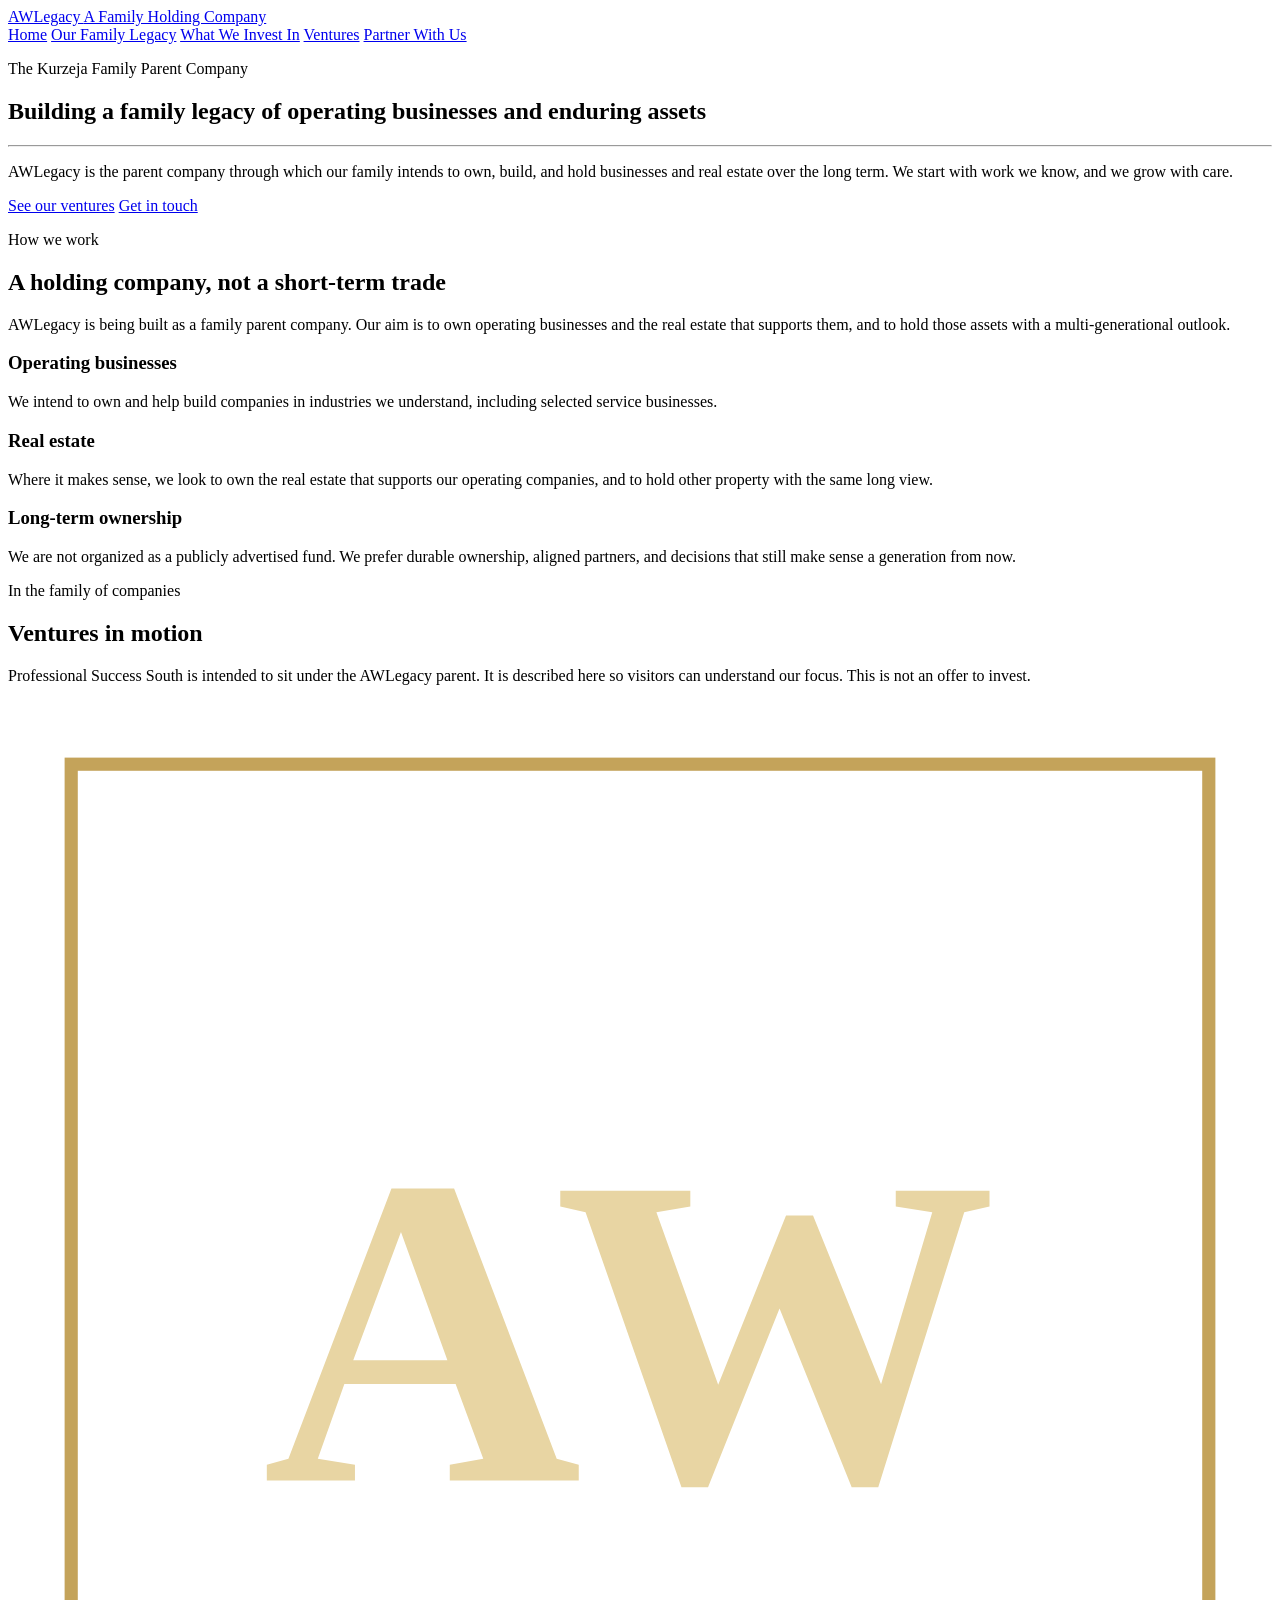
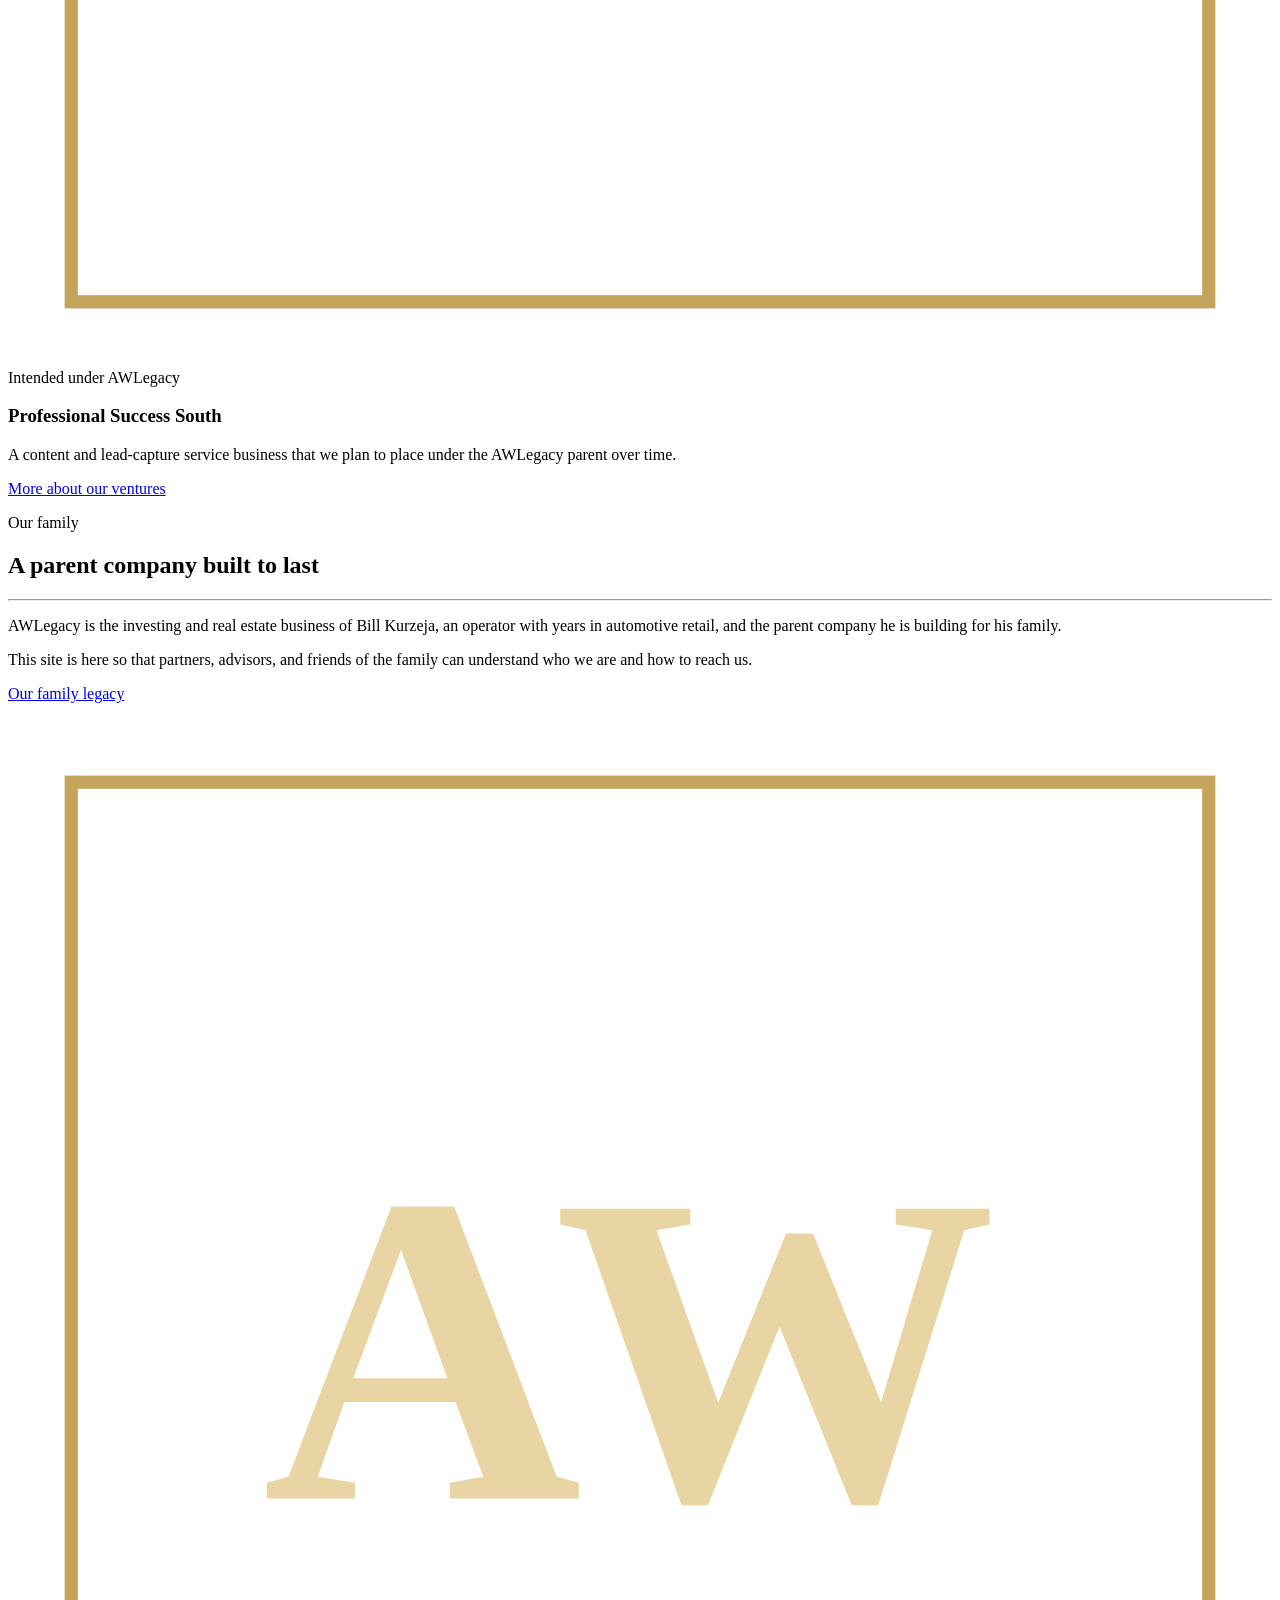
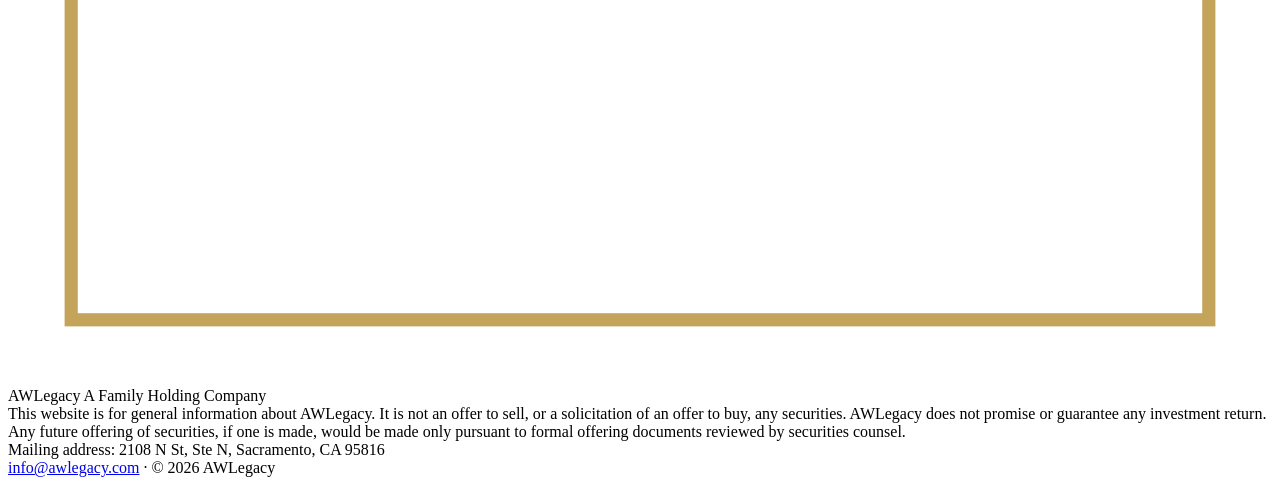
==== index.html @ 7ba9548a "Publish AWLegacy site" ====
<!DOCTYPE html>
<html lang="en">
<head>
  <meta charset="utf-8">
  <meta name="viewport" content="width=device-width, initial-scale=1">
  <title>AWLegacy | A Family Holding Company</title>
  <meta name="description" content="AWLegacy is the Kurzeja family's holding company, built to own and hold operating businesses and real estate over the long term.">
  <link rel="canonical" href="https://awlegacy.com/">
  <meta property="og:type" content="website">
  <meta property="og:site_name" content="AWLegacy">
  <meta property="og:title" content="AWLegacy | A Family Holding Company">
  <meta property="og:description" content="AWLegacy is the Kurzeja family's holding company, built to own and hold operating businesses and real estate over the long term.">
  <meta property="og:url" content="https://awlegacy.com/">
  <meta property="og:image" content="https://awlegacy.com/img/og-image.png">
  <meta property="og:image:width" content="1200">
  <meta property="og:image:height" content="630">
  <meta name="twitter:card" content="summary_large_image">
  <meta name="twitter:title" content="AWLegacy | A Family Holding Company">
  <meta name="twitter:description" content="AWLegacy is the Kurzeja family's holding company, built to own and hold operating businesses and real estate over the long term.">
  <meta name="twitter:image" content="https://awlegacy.com/img/og-image.png">
  <link rel="preconnect" href="https://fonts.googleapis.com">
  <link rel="preconnect" href="https://fonts.gstatic.com" crossorigin>
  <link href="https://fonts.googleapis.com/css2?family=Cormorant+Garamond:wght@500;600;700&family=Source+Sans+3:ital,wght@0,400;0,500;0,600;1,400&display=swap" rel="stylesheet">
  <link rel="stylesheet" href="css/styles.css">
  <link rel="icon" href="favicon.svg" type="image/svg+xml">
  <link rel="icon" href="favicon-32.png" type="image/png" sizes="32x32">
  <link rel="apple-touch-icon" href="apple-touch-icon.png">
</head>
<body>
  <header class="site-header">
    <div class="header-inner">
      <a class="wordmark" href="index.html">AWLegacy <span>A Family Holding Company</span></a>
      <nav class="nav" aria-label="Primary">
        <a href="index.html" aria-current="page">Home</a>
        <a href="about.html">Our Family Legacy</a>
        <a href="invest.html">What We Invest In</a>
        <a href="ventures.html">Ventures</a>
        <a href="contact.html">Partner With Us</a>
      </nav>
    </div>
  </header>
  <main>
    <section class="hero">
      <p class="hero-kicker">The Kurzeja Family Parent Company</p>
      <h1>Building a family legacy of operating businesses and enduring assets</h1>
      <hr class="rule">
      <p class="lede">AWLegacy is the parent company through which our family intends to own, build, and hold businesses and real estate over the long term. We start with work we know, and we grow with care.</p>
      <div class="hero-actions">
        <a class="btn btn-gold" href="ventures.html">See our ventures</a>
        <a class="btn btn-ghost" href="contact.html">Get in touch</a>
      </div>
    </section>

    <section class="section band-cream">
      <div class="section-inner">
        <p class="kicker">How we work</p>
        <h2>A holding company, not a short-term trade</h2>
        <p class="intro">AWLegacy is being built as a family parent company. Our aim is to own operating businesses and the real estate that supports them, and to hold those assets with a multi-generational outlook.</p>
        <div class="pillars">
          <article class="pillar">
            <h3>Operating businesses</h3>
            <p>We intend to own and help build companies in industries we understand, including selected service businesses.</p>
          </article>
          <article class="pillar">
            <h3>Real estate</h3>
            <p>Where it makes sense, we look to own the real estate that supports our operating companies, and to hold other property with the same long view.</p>
          </article>
          <article class="pillar">
            <h3>Long-term ownership</h3>
            <p>We are not organized as a publicly advertised fund. We prefer durable ownership, aligned partners, and decisions that still make sense a generation from now.</p>
          </article>
        </div>
      </div>
    </section>

    <section class="section">
      <div class="section-wide">
        <p class="kicker">In the family of companies</p>
        <h2>Ventures in motion</h2>
        <p class="intro">Professional Success South is intended to sit under the AWLegacy parent. It is described here so visitors can understand our focus. This is not an offer to invest.</p>
        <article class="feature">
          <div class="media-block" aria-hidden="true">
            <svg class="monogram" viewBox="0 0 120 120" xmlns="http://www.w3.org/2000/svg">
              <rect x="6" y="6" width="108" height="108" fill="none" stroke="#c4a35a" stroke-width="1.25"/>
              <text x="60" y="74" text-anchor="middle" fill="#e8d5a3" font-family="Times New Roman, Times, Georgia, serif" font-size="42" font-weight="600" letter-spacing="2">AW</text>
            </svg>
          </div>
          <div class="feature-body">
            <div class="status-pill">Intended under AWLegacy</div>
            <h3>Professional Success South</h3>
            <p>A content and lead-capture service business that we plan to place under the AWLegacy parent over time.</p>
            <p><a href="ventures.html">More about our ventures</a></p>
          </div>
        </article>
      </div>
    </section>

    <section class="section band-cream">
      <div class="section-inner">
        <div class="split">
          <div class="prose">
            <p class="kicker">Our family</p>
            <h2>A parent company built to last</h2>
            <hr class="gold">
            <p>AWLegacy is the investing and real estate business of Bill Kurzeja, an operator with years in automotive retail, and the parent company he is building for his family.</p>
            <p>This site is here so that partners, advisors, and friends of the family can understand who we are and how to reach us.</p>
            <p><a class="btn btn-gold" href="about.html">Our family legacy</a></p>
          </div>
          <div class="media-block" aria-hidden="true">
            <svg class="monogram" viewBox="0 0 120 120" xmlns="http://www.w3.org/2000/svg">
              <rect x="6" y="6" width="108" height="108" fill="none" stroke="#c4a35a" stroke-width="1.25"/>
              <text x="60" y="74" text-anchor="middle" fill="#e8d5a3" font-family="Times New Roman, Times, Georgia, serif" font-size="42" font-weight="600" letter-spacing="2">AW</text>
            </svg>
          </div>
        </div>
      </div>
    </section>
  </main>

  <footer class="site-footer">
    <div class="footer-inner">
      <div class="footer-top">
        <div class="footer-brand">
          <div class="wordmark">AWLegacy <span>A Family Holding Company</span></div>
        </div>
        <div class="footer-legal">
          This website is for general information about AWLegacy. It is not an offer to sell, or a solicitation of an offer to buy, any securities. AWLegacy does not promise or guarantee any investment return. Any future offering of securities, if one is made, would be made only pursuant to formal offering documents reviewed by securities counsel.
        </div>
      </div>
      <div class="footer-meta">
        <div>Mailing address: 2108 N St, Ste N, Sacramento, CA 95816</div>
        <div><a href="mailto:info@awlegacy.com">info@awlegacy.com</a> &middot; &copy; 2026 AWLegacy</div>
      </div>
    </div>
  </footer>
</body>
</html>
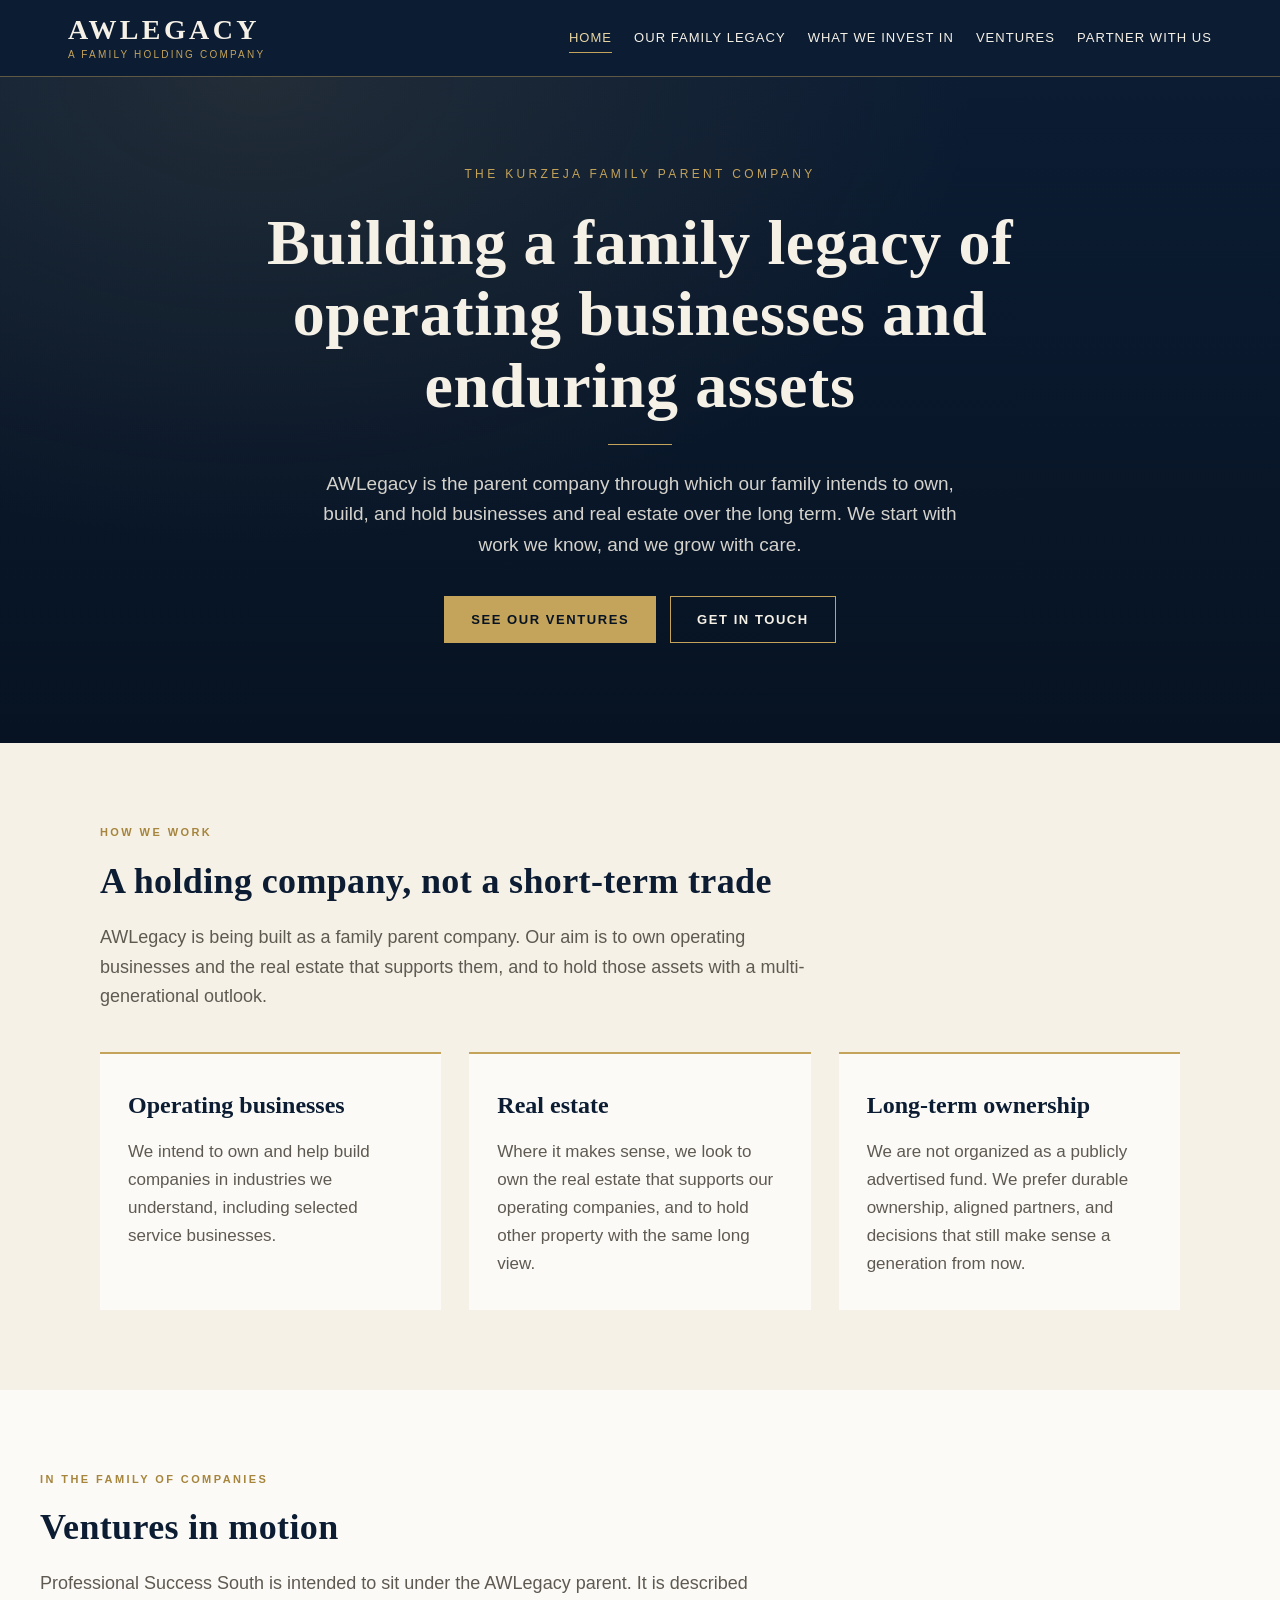
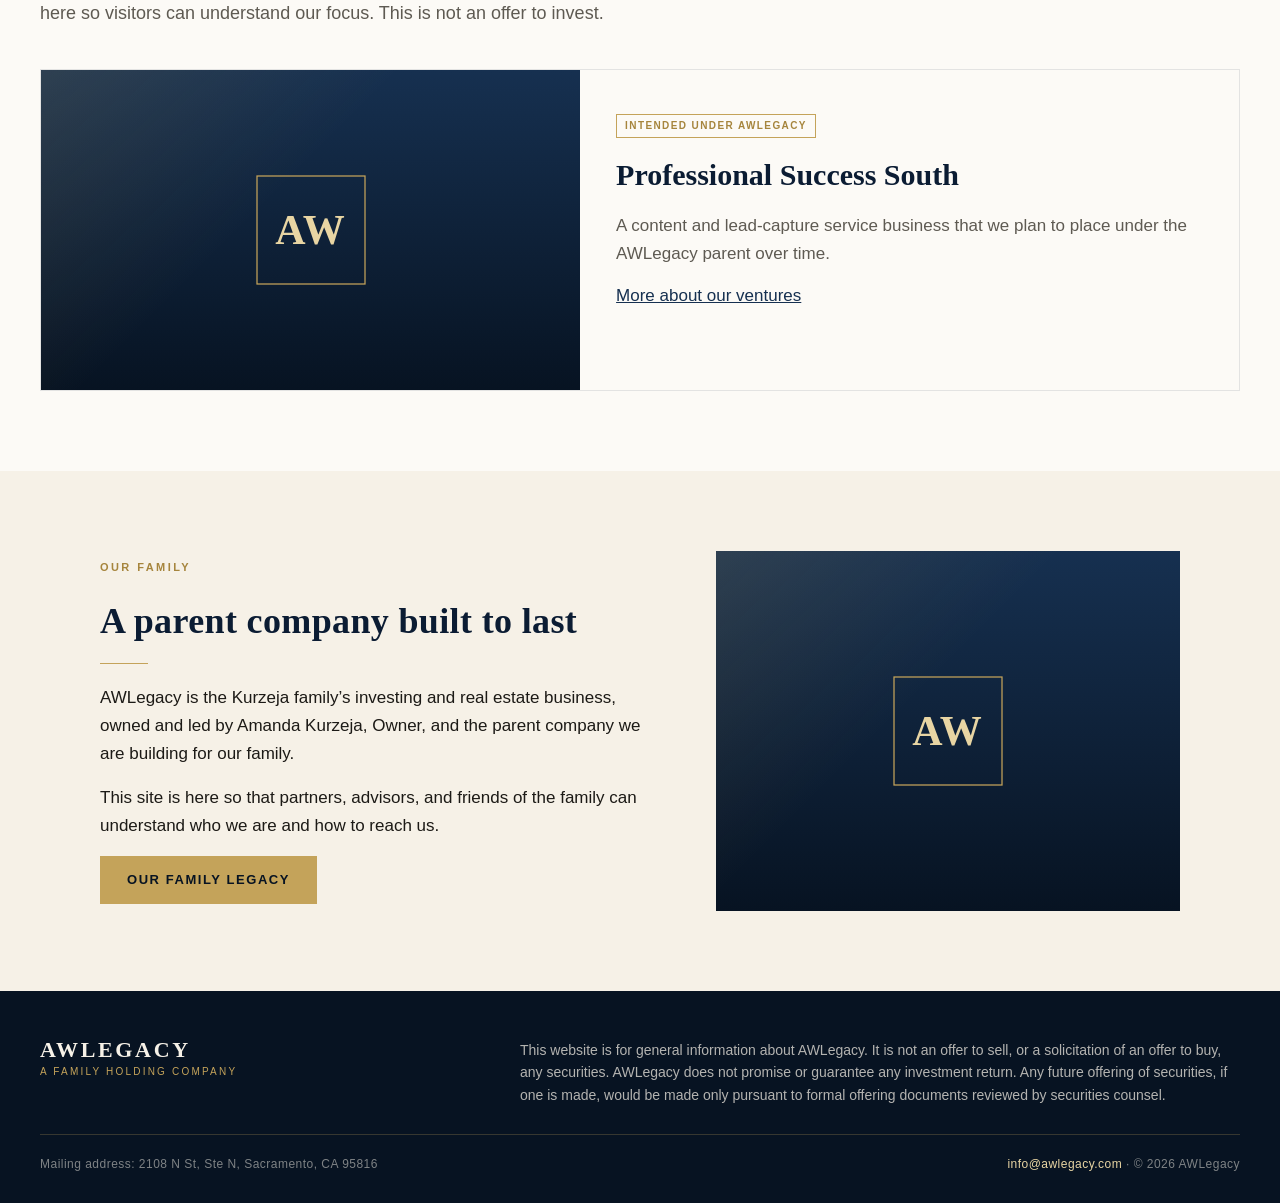
==== commit ac15227e: "Show Amanda Kurzeja as Owner" ====
--- a/index.html
+++ b/index.html
@@ -102,7 +102,7 @@
             <p class="kicker">Our family</p>
             <h2>A parent company built to last</h2>
             <hr class="gold">
-            <p>AWLegacy is the investing and real estate business of Bill Kurzeja, an operator with years in automotive retail, and the parent company he is building for his family.</p>
+            <p>AWLegacy is the Kurzeja family’s investing and real estate business, owned and led by Amanda Kurzeja, Owner, and the parent company we are building for our family.</p>
             <p>This site is here so that partners, advisors, and friends of the family can understand who we are and how to reach us.</p>
             <p><a class="btn btn-gold" href="about.html">Our family legacy</a></p>
           </div>
--- a/css/styles.css
+++ b/css/styles.css
@@ -0,0 +1,422 @@
+/* AWLegacy — navy / gold */
+:root {
+  --navy: #0b1c33;
+  --navy-deep: #071322;
+  --navy-mid: #163050;
+  --gold: #c4a35a;
+  --gold-light: #e8d5a3;
+  --gold-dim: #a6853d;
+  --cream: #f6f1e7;
+  --cream-dark: #ebe4d4;
+  --paper: #fcfaf6;
+  --ink: #1c1a16;
+  --muted: #5e5a52;
+  --line: rgba(196, 163, 90, 0.45);
+  --line-soft: rgba(11, 28, 51, 0.1);
+  --serif: "Cormorant Garamond", Palatino, "Palatino Linotype", "Times New Roman", serif;
+  --sans: "Source Sans 3", "Helvetica Neue", Helvetica, Arial, sans-serif;
+  --max: 1080px;
+  --wide: 1200px;
+}
+
+* { box-sizing: border-box; }
+html { scroll-behavior: smooth; }
+html, body { height: 100%; }
+body {
+  margin: 0;
+  color: var(--ink);
+  background: var(--paper);
+  font-family: var(--sans);
+  font-size: 17px;
+  line-height: 1.65;
+  -webkit-font-smoothing: antialiased;
+  min-height: 100vh;
+  display: flex;
+  flex-direction: column;
+}
+main { flex: 1 0 auto; }
+.site-footer { flex-shrink: 0; }
+
+img { max-width: 100%; display: block; }
+a { color: var(--navy-mid); }
+a:hover { color: var(--gold-dim); }
+
+.site-header {
+  background: var(--navy);
+  color: var(--cream);
+  position: sticky;
+  top: 0;
+  z-index: 20;
+  border-bottom: 1px solid var(--line);
+}
+.header-inner {
+  max-width: var(--wide);
+  margin: 0 auto;
+  padding: 16px 28px;
+  display: flex;
+  align-items: center;
+  justify-content: space-between;
+  gap: 24px;
+}
+.wordmark {
+  font-family: var(--serif);
+  font-weight: 600;
+  font-size: 28px;
+  letter-spacing: 0.12em;
+  text-transform: uppercase;
+  color: var(--cream);
+  text-decoration: none;
+  line-height: 1;
+}
+.wordmark span {
+  display: block;
+  font-family: var(--sans);
+  font-size: 10px;
+  letter-spacing: 0.22em;
+  color: var(--gold);
+  margin-top: 6px;
+  font-weight: 500;
+}
+.nav {
+  display: flex;
+  flex-wrap: wrap;
+  gap: 4px 22px;
+  justify-content: flex-end;
+}
+.nav a {
+  color: var(--cream);
+  text-decoration: none;
+  font-size: 13px;
+  letter-spacing: 0.08em;
+  text-transform: uppercase;
+  font-weight: 500;
+  padding: 4px 0;
+  border-bottom: 1px solid transparent;
+}
+.nav a:hover,
+.nav a[aria-current="page"] {
+  color: var(--gold-light);
+  border-bottom-color: var(--gold);
+}
+
+.hero {
+  background:
+    radial-gradient(ellipse at 20% 0%, rgba(196,163,90,0.12), transparent 50%),
+    linear-gradient(180deg, var(--navy) 0%, var(--navy-deep) 100%);
+  color: var(--cream);
+  padding: 88px 28px 100px;
+  text-align: center;
+}
+.hero-kicker {
+  font-size: 12px;
+  letter-spacing: 0.28em;
+  text-transform: uppercase;
+  color: var(--gold);
+  margin: 0 0 22px;
+}
+.hero h1 {
+  font-family: var(--serif);
+  font-weight: 600;
+  font-size: clamp(36px, 5.4vw, 64px);
+  line-height: 1.12;
+  margin: 0 auto 22px;
+  max-width: 820px;
+  letter-spacing: 0.01em;
+}
+.hero .rule {
+  width: 64px;
+  height: 1px;
+  background: var(--gold);
+  margin: 0 auto 24px;
+  border: 0;
+}
+.hero .lede {
+  max-width: 640px;
+  margin: 0 auto 36px;
+  font-size: 19px;
+  line-height: 1.6;
+  color: rgba(246, 241, 231, 0.86);
+}
+.hero-actions {
+  display: flex;
+  gap: 14px;
+  justify-content: center;
+  flex-wrap: wrap;
+}
+
+.btn {
+  display: inline-block;
+  text-decoration: none;
+  padding: 12px 26px;
+  font-size: 13px;
+  letter-spacing: 0.12em;
+  text-transform: uppercase;
+  font-weight: 600;
+  border: 1px solid var(--gold);
+  transition: background 0.2s, color 0.2s;
+  cursor: pointer;
+  font-family: var(--sans);
+  background: transparent;
+}
+.btn-gold {
+  background: var(--gold);
+  color: var(--navy-deep);
+}
+.btn-gold:hover { background: var(--gold-light); color: var(--navy-deep); }
+.btn-ghost {
+  background: transparent;
+  color: var(--cream);
+}
+.btn-ghost:hover { background: rgba(196,163,90,0.15); color: var(--gold-light); }
+
+.section { padding: 80px 28px; }
+.section-inner { max-width: var(--max); margin: 0 auto; }
+.section-wide { max-width: var(--wide); margin: 0 auto; }
+.section h2 {
+  font-family: var(--serif);
+  font-size: 36px;
+  font-weight: 600;
+  margin: 0 0 12px;
+  letter-spacing: 0.01em;
+  color: var(--navy);
+}
+.section .intro {
+  font-size: 18px;
+  color: var(--muted);
+  max-width: 720px;
+  margin: 0 0 40px;
+}
+.kicker {
+  font-size: 11px;
+  letter-spacing: 0.22em;
+  text-transform: uppercase;
+  color: var(--gold-dim);
+  margin: 0 0 10px;
+  font-weight: 600;
+}
+hr.gold {
+  width: 48px;
+  height: 1px;
+  background: var(--gold);
+  border: 0;
+  margin: 0 0 20px;
+}
+
+.band-cream { background: var(--cream); }
+.band-navy { background: var(--navy); color: var(--cream); }
+.band-navy h2 { color: var(--gold-light); }
+.band-navy .kicker { color: var(--gold); }
+.band-navy .intro { color: rgba(246,241,231,0.8); }
+
+.pillars {
+  display: grid;
+  grid-template-columns: repeat(3, 1fr);
+  gap: 28px;
+}
+.pillars-2 {
+  grid-template-columns: repeat(2, 1fr);
+}
+.pillar {
+  background: var(--paper);
+  padding: 32px 28px;
+  border-top: 2px solid var(--gold);
+}
+.pillar h3 {
+  font-family: var(--serif);
+  font-size: 24px;
+  margin: 0 0 12px;
+  color: var(--navy);
+  font-weight: 600;
+}
+.pillar p { margin: 0; color: var(--muted); }
+
+/* Decorative monogram / pattern block */
+.media-block {
+  position: relative;
+  min-height: 240px;
+  overflow: hidden;
+  background-color: var(--navy);
+  background-image:
+    linear-gradient(135deg, rgba(196,163,90,0.14) 0%, transparent 42%),
+    linear-gradient(180deg, var(--navy-mid) 0%, var(--navy-deep) 100%),
+    repeating-linear-gradient(
+      135deg,
+      rgba(196,163,90,0.08) 0 1px,
+      transparent 1px 18px
+    );
+  display: flex;
+  align-items: center;
+  justify-content: center;
+}
+.media-block svg.monogram {
+  width: 120px;
+  height: 120px;
+  display: block;
+}
+.split .media-block { min-height: 360px; }
+.feature .media-block { min-height: 320px; }
+
+.feature {
+  display: grid;
+  grid-template-columns: 0.9fr 1.1fr;
+  border: 1px solid var(--line-soft);
+  background: var(--paper);
+}
+.feature-body { padding: 40px 36px; }
+.feature-body h3 {
+  font-family: var(--serif);
+  font-size: 30px;
+  margin: 0 0 12px;
+  color: var(--navy);
+  font-weight: 600;
+}
+.feature-body p { margin: 0 0 14px; color: var(--muted); }
+.feature-body p:last-child { margin-bottom: 0; }
+
+.status-pill {
+  display: inline-block;
+  font-size: 10px;
+  letter-spacing: 0.14em;
+  text-transform: uppercase;
+  border: 1px solid var(--gold);
+  color: var(--gold-dim);
+  padding: 3px 8px;
+  margin-bottom: 12px;
+  font-weight: 600;
+}
+
+.split {
+  display: grid;
+  grid-template-columns: 1.1fr 0.9fr;
+  gap: 48px;
+  align-items: center;
+}
+.prose p { margin: 0 0 16px; }
+.prose p:last-child { margin-bottom: 0; }
+
+.page-hero {
+  background:
+    radial-gradient(ellipse at 80% 0%, rgba(196,163,90,0.12), transparent 50%),
+    var(--navy);
+  color: var(--cream);
+  padding: 64px 28px 56px;
+  text-align: center;
+}
+.page-hero h1 {
+  font-family: var(--serif);
+  font-size: clamp(32px, 4.5vw, 52px);
+  font-weight: 600;
+  margin: 0 0 14px;
+}
+.page-hero p {
+  margin: 0 auto;
+  max-width: 640px;
+  color: rgba(246,241,231,0.82);
+  font-size: 18px;
+}
+.page-hero .kicker { color: var(--gold); }
+
+.disclaimer {
+  background: var(--cream);
+  border-left: 3px solid var(--gold);
+  padding: 20px 22px;
+  font-size: 14px;
+  color: var(--muted);
+  margin: 0 0 36px;
+}
+.disclaimer strong { color: var(--navy); }
+
+form.contact {
+  display: grid;
+  gap: 16px;
+  max-width: 560px;
+}
+label {
+  display: grid;
+  gap: 6px;
+  font-size: 13px;
+  letter-spacing: 0.06em;
+  text-transform: uppercase;
+  font-weight: 600;
+  color: var(--navy);
+}
+input, textarea, select {
+  font: inherit;
+  text-transform: none;
+  letter-spacing: 0;
+  font-weight: 400;
+  padding: 12px 14px;
+  border: 1px solid var(--line-soft);
+  background: #fff;
+  color: var(--ink);
+  width: 100%;
+}
+textarea { min-height: 140px; resize: vertical; }
+button[type="submit"] { justify-self: start; }
+
+/* FormSubmit honeypot — visually hidden from people */
+.honey {
+  position: absolute;
+  left: -10000px;
+  top: auto;
+  width: 1px;
+  height: 1px;
+  overflow: hidden;
+}
+
+.address { margin-top: 48px; }
+.address h3 {
+  font-family: var(--serif);
+  font-size: 22px;
+  margin: 0 0 8px;
+  color: var(--navy);
+}
+.address p { margin: 0 0 16px; }
+.address a { font-weight: 600; }
+
+.site-footer {
+  background: var(--navy-deep);
+  color: rgba(246,241,231,0.72);
+  padding: 48px 28px 28px;
+  font-size: 14px;
+}
+.footer-inner { max-width: var(--wide); margin: 0 auto; }
+.footer-top {
+  display: flex;
+  justify-content: space-between;
+  gap: 32px;
+  flex-wrap: wrap;
+  border-bottom: 1px solid rgba(196,163,90,0.25);
+  padding-bottom: 28px;
+  margin-bottom: 20px;
+}
+.footer-brand .wordmark { font-size: 22px; }
+.footer-legal { max-width: 720px; line-height: 1.6; }
+.footer-meta {
+  display: flex;
+  justify-content: space-between;
+  gap: 16px;
+  flex-wrap: wrap;
+  font-size: 12px;
+  letter-spacing: 0.04em;
+  color: rgba(246,241,231,0.5);
+}
+.footer-meta a {
+  color: var(--gold-light);
+  text-decoration: none;
+}
+.footer-meta a:hover { color: var(--gold); text-decoration: underline; }
+
+.simple-message {
+  text-align: center;
+  max-width: 640px;
+  margin: 0 auto;
+}
+.simple-message p { color: var(--muted); }
+
+@media (max-width: 800px) {
+  .pillars, .pillars-2, .split, .feature { grid-template-columns: 1fr; }
+  .header-inner { flex-direction: column; align-items: flex-start; }
+  .hero { padding: 56px 20px 72px; }
+  .section { padding: 56px 20px; }
+}
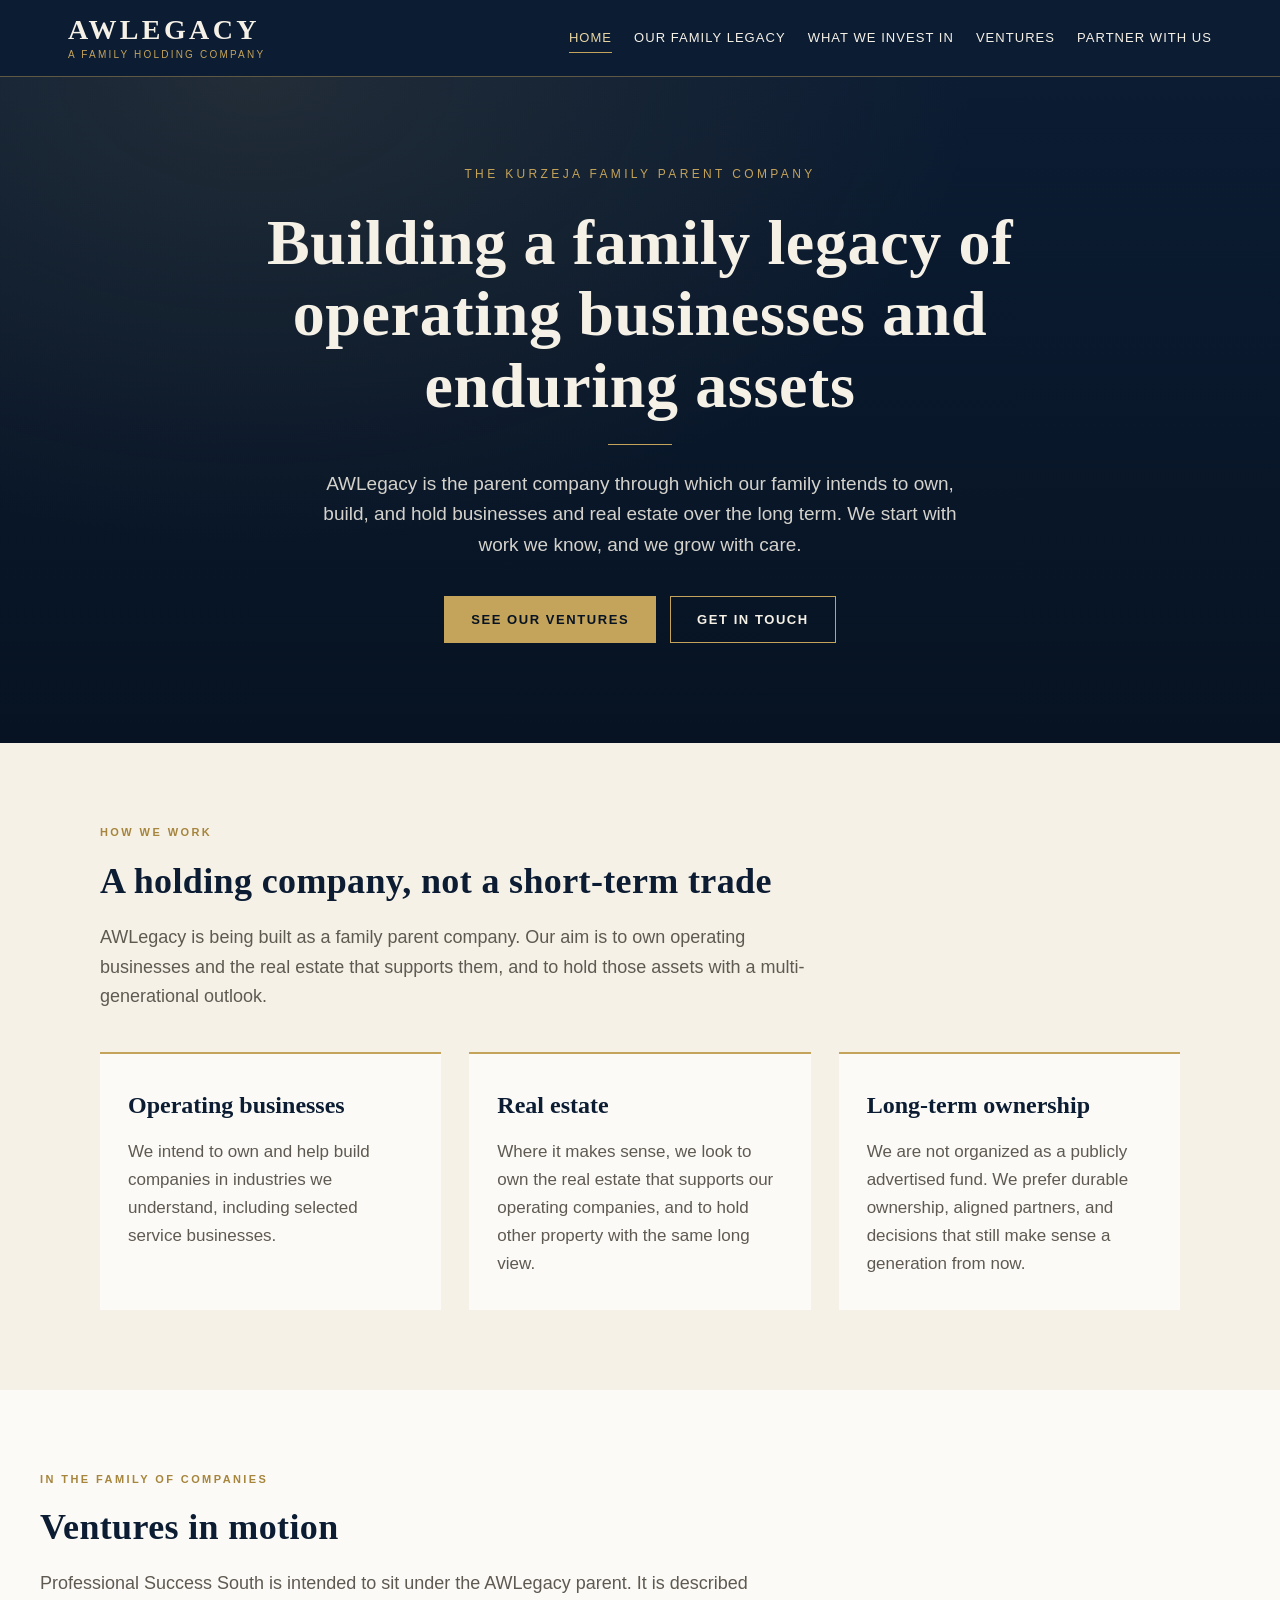
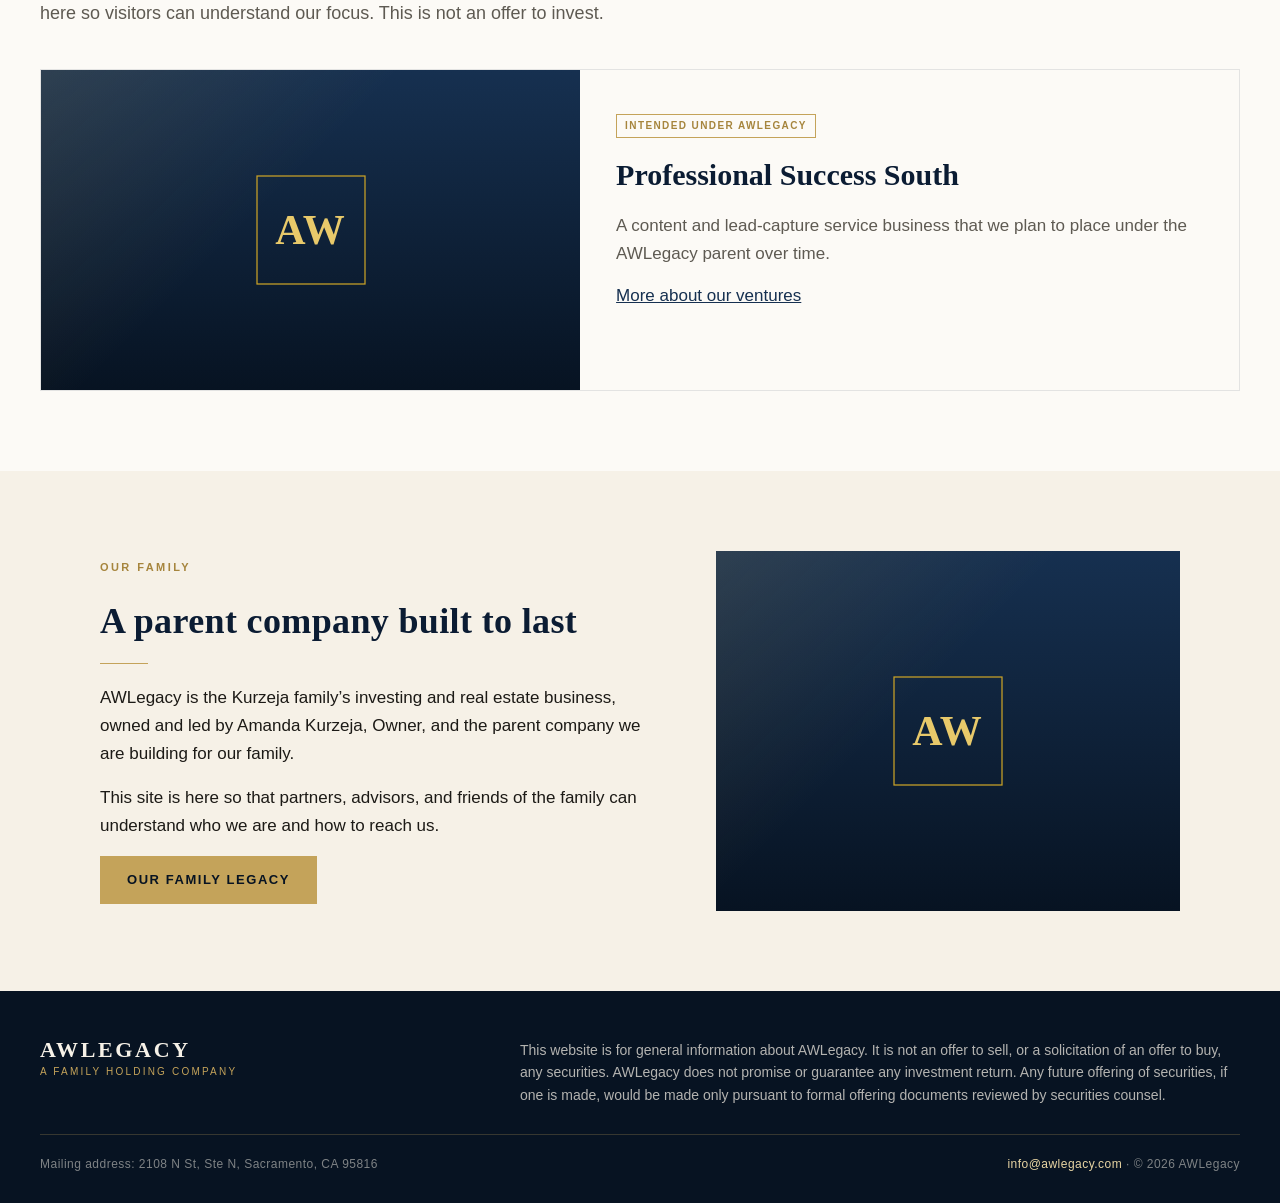
==== commit 7754248f: "Forest green and gold design" ====
--- a/index.html
+++ b/index.html
@@ -81,8 +81,8 @@
         <article class="feature">
           <div class="media-block" aria-hidden="true">
             <svg class="monogram" viewBox="0 0 120 120" xmlns="http://www.w3.org/2000/svg">
-              <rect x="6" y="6" width="108" height="108" fill="none" stroke="#c4a35a" stroke-width="1.25"/>
-              <text x="60" y="74" text-anchor="middle" fill="#e8d5a3" font-family="Times New Roman, Times, Georgia, serif" font-size="42" font-weight="600" letter-spacing="2">AW</text>
+              <rect x="6" y="6" width="108" height="108" fill="none" stroke="#C9A227" stroke-width="1.25"/>
+              <text x="60" y="74" text-anchor="middle" fill="#E8C96A" font-family="Times New Roman, Times, Georgia, serif" font-size="42" font-weight="600" letter-spacing="2">AW</text>
             </svg>
           </div>
           <div class="feature-body">
@@ -108,8 +108,8 @@
           </div>
           <div class="media-block" aria-hidden="true">
             <svg class="monogram" viewBox="0 0 120 120" xmlns="http://www.w3.org/2000/svg">
-              <rect x="6" y="6" width="108" height="108" fill="none" stroke="#c4a35a" stroke-width="1.25"/>
-              <text x="60" y="74" text-anchor="middle" fill="#e8d5a3" font-family="Times New Roman, Times, Georgia, serif" font-size="42" font-weight="600" letter-spacing="2">AW</text>
+              <rect x="6" y="6" width="108" height="108" fill="none" stroke="#C9A227" stroke-width="1.25"/>
+              <text x="60" y="74" text-anchor="middle" fill="#E8C96A" font-family="Times New Roman, Times, Georgia, serif" font-size="42" font-weight="600" letter-spacing="2">AW</text>
             </svg>
           </div>
         </div>
